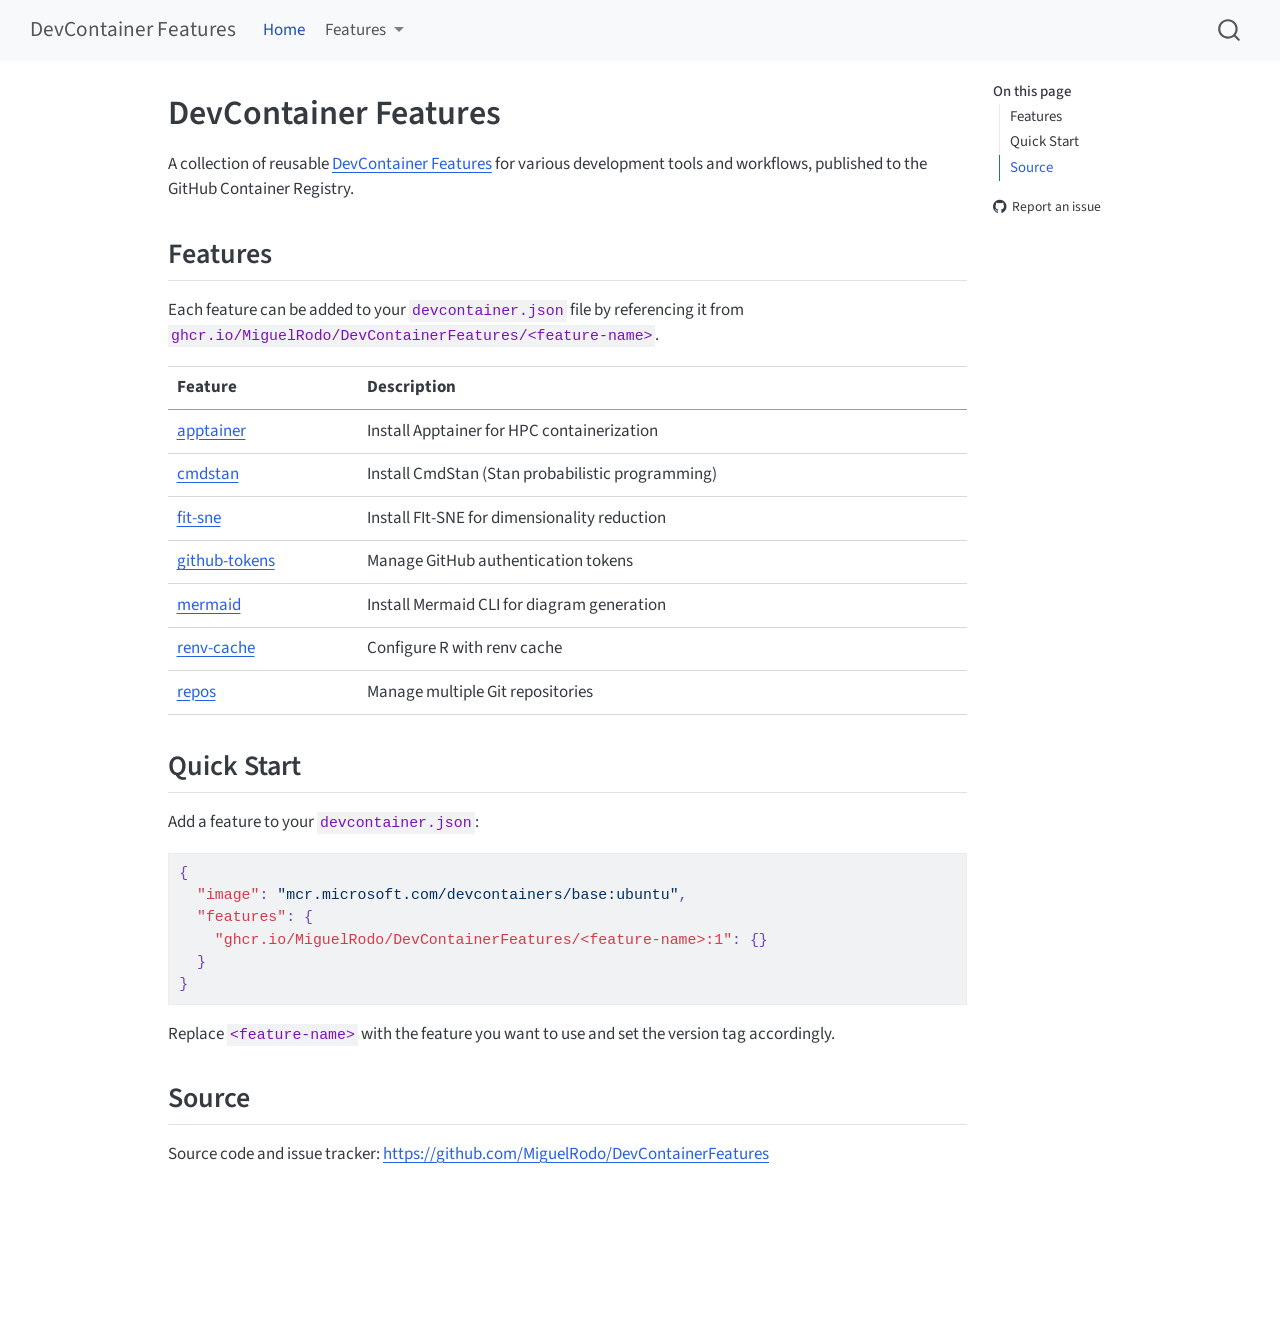
==== index.html @ beb5431f "Built site for gh-pages" ====
<!DOCTYPE html>
<html xmlns="http://www.w3.org/1999/xhtml" lang="en" xml:lang="en"><head>

<meta charset="utf-8">
<meta name="generator" content="quarto-1.9.37">

<meta name="viewport" content="width=device-width, initial-scale=1.0, user-scalable=yes">


<title>DevContainer Features</title>
<style>
/* Default styles provided by pandoc.
** See https://pandoc.org/MANUAL.html#variables-for-html for config info.
*/
code{white-space: pre-wrap;}
span.smallcaps{font-variant: small-caps;}
div.columns{display: flex; gap: min(4vw, 1.5em);}
div.column{flex: auto; overflow-x: auto;}
div.hanging-indent{margin-left: 1.5em; text-indent: -1.5em;}
ul.task-list{list-style: none;}
ul.task-list li input[type="checkbox"] {
  width: 0.8em;
  margin: 0 0.8em 0.2em -1em; /* quarto-specific, see https://github.com/quarto-dev/quarto-cli/issues/4556 */ 
  vertical-align: middle;
}
/* CSS for syntax highlighting */
html { -webkit-text-size-adjust: 100%; }
pre > code.sourceCode { white-space: pre; position: relative; }
pre > code.sourceCode > span { display: inline-block; line-height: 1.25; }
pre > code.sourceCode > span:empty { height: 1.2em; }
.sourceCode { overflow: visible; }
code.sourceCode > span { color: inherit; text-decoration: inherit; }
div.sourceCode { margin: 1em 0; }
pre.sourceCode { margin: 0; }
@media screen {
div.sourceCode { overflow: auto; }
}
@media print {
pre > code.sourceCode { white-space: pre-wrap; }
pre > code.sourceCode > span { text-indent: -5em; padding-left: 5em; }
}
pre.numberSource code
  { counter-reset: source-line 0; }
pre.numberSource code > span
  { position: relative; left: -4em; counter-increment: source-line; }
pre.numberSource code > span > a:first-child::before
  { content: counter(source-line);
    position: relative; left: -1em; text-align: right; vertical-align: baseline;
    border: none; display: inline-block;
    -webkit-touch-callout: none; -webkit-user-select: none;
    -khtml-user-select: none; -moz-user-select: none;
    -ms-user-select: none; user-select: none;
    padding: 0 4px; width: 4em;
  }
pre.numberSource { margin-left: 3em;  padding-left: 4px; }
div.sourceCode
  {   }
@media screen {
pre > code.sourceCode > span > a:first-child::before { text-decoration: underline; }
}
</style>


<script src="site_libs/quarto-nav/quarto-nav.js"></script>
<script src="site_libs/quarto-nav/headroom.min.js"></script>
<script src="site_libs/clipboard/clipboard.min.js"></script>
<script src="site_libs/quarto-search/autocomplete.umd.js"></script>
<script src="site_libs/quarto-search/fuse.min.js"></script>
<script src="site_libs/quarto-search/quarto-search.js"></script>
<meta name="quarto:offset" content="./">
<script src="site_libs/quarto-html/quarto.js" type="module"></script>
<script src="site_libs/quarto-html/tabsets/tabsets.js" type="module"></script>
<script src="site_libs/quarto-html/popper.min.js"></script>
<script src="site_libs/quarto-html/tippy.umd.min.js"></script>
<script src="site_libs/quarto-html/anchor.min.js"></script>
<link href="site_libs/quarto-html/tippy.css" rel="stylesheet">
<link href="site_libs/quarto-html/quarto-syntax-highlighting-acf12a64177840b8d86f2d4f01b2e9fb.css" rel="stylesheet" id="quarto-text-highlighting-styles">
<script src="site_libs/bootstrap/bootstrap.min.js"></script>
<link href="site_libs/bootstrap/bootstrap-icons.css" rel="stylesheet">
<link href="site_libs/bootstrap/bootstrap-faddd3e26d9eeda0553b794fd8c35b5b.min.css" rel="stylesheet" append-hash="true" id="quarto-bootstrap" data-mode="light">
<script id="quarto-search-options" type="application/json">{
  "location": "navbar",
  "copy-button": false,
  "collapse-after": 3,
  "panel-placement": "end",
  "type": "overlay",
  "limit": 50,
  "keyboard-shortcut": [
    "f",
    "/",
    "s"
  ],
  "show-item-context": false,
  "language": {
    "search-no-results-text": "No results",
    "search-matching-documents-text": "matching documents",
    "search-copy-link-title": "Copy link to search",
    "search-hide-matches-text": "Hide additional matches",
    "search-more-match-text": "more match in this document",
    "search-more-matches-text": "more matches in this document",
    "search-clear-button-title": "Clear",
    "search-text-placeholder": "",
    "search-detached-cancel-button-title": "Cancel",
    "search-submit-button-title": "Submit",
    "search-label": "Search"
  }
}</script>


</head>

<body class="nav-fixed quarto-light">

<div id="quarto-search-results"></div>
  <header id="quarto-header" class="headroom fixed-top">
    <nav class="navbar navbar-expand-lg " data-bs-theme="dark">
      <div class="navbar-container container-fluid">
      <div class="navbar-brand-container mx-auto">
    <a class="navbar-brand" href="./index.html">
    <span class="navbar-title">DevContainer Features</span>
    </a>
  </div>
            <div id="quarto-search" class="" title="Search"></div>
          <button class="navbar-toggler" type="button" data-bs-toggle="collapse" data-bs-target="#navbarCollapse" aria-controls="navbarCollapse" role="menu" aria-expanded="false" aria-label="Toggle navigation" onclick="if (window.quartoToggleHeadroom) { window.quartoToggleHeadroom(); }">
  <span class="navbar-toggler-icon"></span>
</button>
          <div class="collapse navbar-collapse" id="navbarCollapse">
            <ul class="navbar-nav navbar-nav-scroll me-auto">
  <li class="nav-item">
    <a class="nav-link active" href="./index.html" aria-current="page"> 
<span class="menu-text">Home</span></a>
  </li>  
  <li class="nav-item dropdown ">
    <a class="nav-link dropdown-toggle" href="#" id="nav-menu-features" role="link" data-bs-toggle="dropdown" aria-expanded="false">
 <span class="menu-text">Features</span>
    </a>
    <ul class="dropdown-menu" aria-labelledby="nav-menu-features">    
        <li>
    <a class="dropdown-item" href="./features/apptainer.html">
 <span class="dropdown-text">apptainer</span></a>
  </li>  
        <li>
    <a class="dropdown-item" href="./features/cmdstan.html">
 <span class="dropdown-text">cmdstan</span></a>
  </li>  
        <li>
    <a class="dropdown-item" href="./features/fit-sne.html">
 <span class="dropdown-text">fit-sne</span></a>
  </li>  
        <li>
    <a class="dropdown-item" href="./features/github-tokens.html">
 <span class="dropdown-text">github-tokens</span></a>
  </li>  
        <li>
    <a class="dropdown-item" href="./features/mermaid.html">
 <span class="dropdown-text">mermaid</span></a>
  </li>  
        <li>
    <a class="dropdown-item" href="./features/renv-cache.html">
 <span class="dropdown-text">renv-cache</span></a>
  </li>  
        <li>
    <a class="dropdown-item" href="./features/repos.html">
 <span class="dropdown-text">repos</span></a>
  </li>  
    </ul>
  </li>
</ul>
          </div> <!-- /navcollapse -->
            <div class="quarto-navbar-tools">
</div>
      </div> <!-- /container-fluid -->
    </nav>
</header>
<!-- content -->
<div id="quarto-content" class="quarto-container page-columns page-rows-contents page-layout-article page-navbar">
<!-- sidebar -->
<!-- margin-sidebar -->
    <div id="quarto-margin-sidebar" class="sidebar margin-sidebar">
        <nav id="TOC" role="doc-toc" class="toc-active">
    <h2 id="toc-title">On this page</h2>
   
  <ul class="collapse">
  <li><a href="#features" id="toc-features" class="nav-link active" data-scroll-target="#features">Features</a></li>
  <li><a href="#quick-start" id="toc-quick-start" class="nav-link" data-scroll-target="#quick-start">Quick Start</a></li>
  <li><a href="#source" id="toc-source" class="nav-link" data-scroll-target="#source">Source</a></li>
  </ul>
<div class="toc-actions"><ul class="collapse"><li><a href="https://github.com/MiguelRodo/DevContainerFeatures/issues/new" class="toc-action"><i class="bi bi-github"></i>Report an issue</a></li></ul></div></nav>
    </div>
<!-- main -->
<main class="content" id="quarto-document-content">

<header id="title-block-header" class="quarto-title-block default">
<div class="quarto-title">
<h1 class="title">DevContainer Features</h1>
</div>



<div class="quarto-title-meta">

    
  
    
  </div>
  


</header>


<p>A collection of reusable <a href="https://containers.dev/implementors/features/">DevContainer Features</a> for various development tools and workflows, published to the GitHub Container Registry.</p>
<section id="features" class="level2">
<h2 class="anchored" data-anchor-id="features">Features</h2>
<p>Each feature can be added to your <code>devcontainer.json</code> file by referencing it from <code>ghcr.io/MiguelRodo/DevContainerFeatures/&lt;feature-name&gt;</code>.</p>
<table class="caption-top table">
<thead>
<tr class="header">
<th>Feature</th>
<th>Description</th>
</tr>
</thead>
<tbody>
<tr class="odd">
<td><a href="./features/apptainer.html">apptainer</a></td>
<td>Install Apptainer for HPC containerization</td>
</tr>
<tr class="even">
<td><a href="./features/cmdstan.html">cmdstan</a></td>
<td>Install CmdStan (Stan probabilistic programming)</td>
</tr>
<tr class="odd">
<td><a href="./features/fit-sne.html">fit-sne</a></td>
<td>Install FIt-SNE for dimensionality reduction</td>
</tr>
<tr class="even">
<td><a href="./features/github-tokens.html">github-tokens</a></td>
<td>Manage GitHub authentication tokens</td>
</tr>
<tr class="odd">
<td><a href="./features/mermaid.html">mermaid</a></td>
<td>Install Mermaid CLI for diagram generation</td>
</tr>
<tr class="even">
<td><a href="./features/renv-cache.html">renv-cache</a></td>
<td>Configure R with renv cache</td>
</tr>
<tr class="odd">
<td><a href="./features/repos.html">repos</a></td>
<td>Manage multiple Git repositories</td>
</tr>
</tbody>
</table>
</section>
<section id="quick-start" class="level2">
<h2 class="anchored" data-anchor-id="quick-start">Quick Start</h2>
<p>Add a feature to your <code>devcontainer.json</code>:</p>
<div class="code-copy-outer-scaffold"><div class="sourceCode" id="cb1"><pre class="sourceCode json code-with-copy"><code class="sourceCode json"><span id="cb1-1"><a href="#cb1-1" aria-hidden="true" tabindex="-1"></a><span class="fu">{</span></span>
<span id="cb1-2"><a href="#cb1-2" aria-hidden="true" tabindex="-1"></a>  <span class="dt">"image"</span><span class="fu">:</span> <span class="st">"mcr.microsoft.com/devcontainers/base:ubuntu"</span><span class="fu">,</span></span>
<span id="cb1-3"><a href="#cb1-3" aria-hidden="true" tabindex="-1"></a>  <span class="dt">"features"</span><span class="fu">:</span> <span class="fu">{</span></span>
<span id="cb1-4"><a href="#cb1-4" aria-hidden="true" tabindex="-1"></a>    <span class="dt">"ghcr.io/MiguelRodo/DevContainerFeatures/&lt;feature-name&gt;:1"</span><span class="fu">:</span> <span class="fu">{}</span></span>
<span id="cb1-5"><a href="#cb1-5" aria-hidden="true" tabindex="-1"></a>  <span class="fu">}</span></span>
<span id="cb1-6"><a href="#cb1-6" aria-hidden="true" tabindex="-1"></a><span class="fu">}</span></span></code></pre></div><button title="Copy to Clipboard" class="code-copy-button"><i class="bi"></i></button></div>
<p>Replace <code>&lt;feature-name&gt;</code> with the feature you want to use and set the version tag accordingly.</p>
</section>
<section id="source" class="level2">
<h2 class="anchored" data-anchor-id="source">Source</h2>
<p>Source code and issue tracker: <a href="https://github.com/MiguelRodo/DevContainerFeatures" class="uri">https://github.com/MiguelRodo/DevContainerFeatures</a></p>


</section>

</main> <!-- /main -->
<script id="quarto-html-after-body" type="application/javascript">
  window.document.addEventListener("DOMContentLoaded", function (event) {
    const icon = "";
    const anchorJS = new window.AnchorJS();
    anchorJS.options = {
      placement: 'right',
      icon: icon
    };
    anchorJS.add('.anchored');
    const isCodeAnnotation = (el) => {
      for (const clz of el.classList) {
        if (clz.startsWith('code-annotation-')) {                     
          return true;
        }
      }
      return false;
    }
    const onCopySuccess = function(e) {
      // button target
      const button = e.trigger;
      // don't keep focus
      button.blur();
      // flash "checked"
      button.classList.add('code-copy-button-checked');
      var currentTitle = button.getAttribute("title");
      button.setAttribute("title", "Copied!");
      let tooltip;
      if (window.bootstrap) {
        button.setAttribute("data-bs-toggle", "tooltip");
        button.setAttribute("data-bs-placement", "left");
        button.setAttribute("data-bs-title", "Copied!");
        tooltip = new bootstrap.Tooltip(button, 
          { trigger: "manual", 
            customClass: "code-copy-button-tooltip",
            offset: [0, -8]});
        tooltip.show();    
      }
      setTimeout(function() {
        if (tooltip) {
          tooltip.hide();
          button.removeAttribute("data-bs-title");
          button.removeAttribute("data-bs-toggle");
          button.removeAttribute("data-bs-placement");
        }
        button.setAttribute("title", currentTitle);
        button.classList.remove('code-copy-button-checked');
      }, 1000);
      // clear code selection
      e.clearSelection();
    }
    const getTextToCopy = function(trigger) {
      const outerScaffold = trigger.parentElement.cloneNode(true);
      const codeEl = outerScaffold.querySelector('code');
      for (const childEl of codeEl.children) {
        if (isCodeAnnotation(childEl)) {
          childEl.remove();
        }
      }
      return codeEl.innerText;
    }
    const clipboard = new window.ClipboardJS('.code-copy-button:not([data-in-quarto-modal])', {
      text: getTextToCopy
    });
    clipboard.on('success', onCopySuccess);
    if (window.document.getElementById('quarto-embedded-source-code-modal')) {
      const clipboardModal = new window.ClipboardJS('.code-copy-button[data-in-quarto-modal]', {
        text: getTextToCopy,
        container: window.document.getElementById('quarto-embedded-source-code-modal')
      });
      clipboardModal.on('success', onCopySuccess);
    }
      var localhostRegex = new RegExp(/^(?:http|https):\/\/localhost\:?[0-9]*\//);
      var mailtoRegex = new RegExp(/^mailto:/);
        var filterRegex = new RegExp("https:\/\/MiguelRodo\.github\.io\/DevContainerFeatures\/");
      var isInternal = (href) => {
          return filterRegex.test(href) || localhostRegex.test(href) || mailtoRegex.test(href);
      }
      // Inspect non-navigation links and adorn them if external
     var links = window.document.querySelectorAll('a[href]:not(.nav-link):not(.navbar-brand):not(.toc-action):not(.sidebar-link):not(.sidebar-item-toggle):not(.pagination-link):not(.no-external):not([aria-hidden]):not(.dropdown-item):not(.quarto-navigation-tool):not(.about-link)');
      for (var i=0; i<links.length; i++) {
        const link = links[i];
        if (!isInternal(link.href)) {
          // undo the damage that might have been done by quarto-nav.js in the case of
          // links that we want to consider external
          if (link.dataset.originalHref !== undefined) {
            link.href = link.dataset.originalHref;
          }
        }
      }
    function tippyHover(el, contentFn, onTriggerFn, onUntriggerFn) {
      const config = {
        allowHTML: true,
        maxWidth: 500,
        delay: 100,
        arrow: false,
        appendTo: function(el) {
            return el.parentElement;
        },
        interactive: true,
        interactiveBorder: 10,
        theme: 'quarto',
        placement: 'bottom-start',
      };
      if (contentFn) {
        config.content = contentFn;
      }
      if (onTriggerFn) {
        config.onTrigger = onTriggerFn;
      }
      if (onUntriggerFn) {
        config.onUntrigger = onUntriggerFn;
      }
      window.tippy(el, config); 
    }
    const noterefs = window.document.querySelectorAll('a[role="doc-noteref"]');
    for (var i=0; i<noterefs.length; i++) {
      const ref = noterefs[i];
      tippyHover(ref, function() {
        // use id or data attribute instead here
        let href = ref.getAttribute('data-footnote-href') || ref.getAttribute('href');
        try { href = new URL(href).hash; } catch {}
        const id = href.replace(/^#\/?/, "");
        const note = window.document.getElementById(id);
        if (note) {
          return note.innerHTML;
        } else {
          return "";
        }
      });
    }
    const xrefs = window.document.querySelectorAll('a.quarto-xref');
    const processXRef = (id, note) => {
      // Strip column container classes
      const stripColumnClz = (el) => {
        el.classList.remove("page-full", "page-columns");
        if (el.children) {
          for (const child of el.children) {
            stripColumnClz(child);
          }
        }
      }
      stripColumnClz(note)
      if (id === null || id.startsWith('sec-')) {
        // Special case sections, only their first couple elements
        const container = document.createElement("div");
        if (note.children && note.children.length > 2) {
          container.appendChild(note.children[0].cloneNode(true));
          for (let i = 1; i < note.children.length; i++) {
            const child = note.children[i];
            if (child.tagName === "P" && child.innerText === "") {
              continue;
            } else {
              container.appendChild(child.cloneNode(true));
              break;
            }
          }
          if (window.Quarto?.typesetMath) {
            window.Quarto.typesetMath(container);
          }
          return container.innerHTML
        } else {
          if (window.Quarto?.typesetMath) {
            window.Quarto.typesetMath(note);
          }
          return note.innerHTML;
        }
      } else {
        // Remove any anchor links if they are present
        const anchorLink = note.querySelector('a.anchorjs-link');
        if (anchorLink) {
          anchorLink.remove();
        }
        if (window.Quarto?.typesetMath) {
          window.Quarto.typesetMath(note);
        }
        if (note.classList.contains("callout")) {
          return note.outerHTML;
        } else {
          return note.innerHTML;
        }
      }
    }
    for (var i=0; i<xrefs.length; i++) {
      const xref = xrefs[i];
      tippyHover(xref, undefined, function(instance) {
        instance.disable();
        let url = xref.getAttribute('href');
        let hash = undefined; 
        if (url.startsWith('#')) {
          hash = url;
        } else {
          try { hash = new URL(url).hash; } catch {}
        }
        if (hash) {
          const id = hash.replace(/^#\/?/, "");
          const note = window.document.getElementById(id);
          if (note !== null) {
            try {
              const html = processXRef(id, note.cloneNode(true));
              instance.setContent(html);
            } finally {
              instance.enable();
              instance.show();
            }
          } else {
            // See if we can fetch this
            fetch(url.split('#')[0])
            .then(res => res.text())
            .then(html => {
              const parser = new DOMParser();
              const htmlDoc = parser.parseFromString(html, "text/html");
              const note = htmlDoc.getElementById(id);
              if (note !== null) {
                const html = processXRef(id, note);
                instance.setContent(html);
              } 
            }).finally(() => {
              instance.enable();
              instance.show();
            });
          }
        } else {
          // See if we can fetch a full url (with no hash to target)
          // This is a special case and we should probably do some content thinning / targeting
          fetch(url)
          .then(res => res.text())
          .then(html => {
            const parser = new DOMParser();
            const htmlDoc = parser.parseFromString(html, "text/html");
            const note = htmlDoc.querySelector('main.content');
            if (note !== null) {
              // This should only happen for chapter cross references
              // (since there is no id in the URL)
              // remove the first header
              if (note.children.length > 0 && note.children[0].tagName === "HEADER") {
                note.children[0].remove();
              }
              const html = processXRef(null, note);
              instance.setContent(html);
            } 
          }).finally(() => {
            instance.enable();
            instance.show();
          });
        }
      }, function(instance) {
      });
    }
        let selectedAnnoteEl;
        const selectorForAnnotation = ( cell, annotation) => {
          let cellAttr = 'data-code-cell="' + cell + '"';
          let lineAttr = 'data-code-annotation="' +  annotation + '"';
          const selector = 'span[' + cellAttr + '][' + lineAttr + ']';
          return selector;
        }
        const selectCodeLines = (annoteEl) => {
          const doc = window.document;
          const targetCell = annoteEl.getAttribute("data-target-cell");
          const targetAnnotation = annoteEl.getAttribute("data-target-annotation");
          const annoteSpan = window.document.querySelector(selectorForAnnotation(targetCell, targetAnnotation));
          const lines = annoteSpan.getAttribute("data-code-lines").split(",");
          const lineIds = lines.map((line) => {
            return targetCell + "-" + line;
          })
          let top = null;
          let height = null;
          let parent = null;
          if (lineIds.length > 0) {
              //compute the position of the single el (top and bottom and make a div)
              const el = window.document.getElementById(lineIds[0]);
              top = el.offsetTop;
              height = el.offsetHeight;
              parent = el.parentElement.parentElement;
            if (lineIds.length > 1) {
              const lastEl = window.document.getElementById(lineIds[lineIds.length - 1]);
              const bottom = lastEl.offsetTop + lastEl.offsetHeight;
              height = bottom - top;
            }
            if (top !== null && height !== null && parent !== null) {
              // cook up a div (if necessary) and position it 
              let div = window.document.getElementById("code-annotation-line-highlight");
              if (div === null) {
                div = window.document.createElement("div");
                div.setAttribute("id", "code-annotation-line-highlight");
                div.style.position = 'absolute';
                parent.appendChild(div);
              }
              div.style.top = top - 2 + "px";
              div.style.height = height + 4 + "px";
              div.style.left = 0;
              let gutterDiv = window.document.getElementById("code-annotation-line-highlight-gutter");
              if (gutterDiv === null) {
                gutterDiv = window.document.createElement("div");
                gutterDiv.setAttribute("id", "code-annotation-line-highlight-gutter");
                gutterDiv.style.position = 'absolute';
                const codeCell = window.document.getElementById(targetCell);
                const gutter = codeCell.querySelector('.code-annotation-gutter');
                gutter.appendChild(gutterDiv);
              }
              gutterDiv.style.top = top - 2 + "px";
              gutterDiv.style.height = height + 4 + "px";
            }
            selectedAnnoteEl = annoteEl;
          }
        };
        const unselectCodeLines = () => {
          const elementsIds = ["code-annotation-line-highlight", "code-annotation-line-highlight-gutter"];
          elementsIds.forEach((elId) => {
            const div = window.document.getElementById(elId);
            if (div) {
              div.remove();
            }
          });
          selectedAnnoteEl = undefined;
        };
          // Handle positioning of the toggle
      window.addEventListener(
        "resize",
        throttle(() => {
          elRect = undefined;
          if (selectedAnnoteEl) {
            selectCodeLines(selectedAnnoteEl);
          }
        }, 10)
      );
      function throttle(fn, ms) {
      let throttle = false;
      let timer;
        return (...args) => {
          if(!throttle) { // first call gets through
              fn.apply(this, args);
              throttle = true;
          } else { // all the others get throttled
              if(timer) clearTimeout(timer); // cancel #2
              timer = setTimeout(() => {
                fn.apply(this, args);
                timer = throttle = false;
              }, ms);
          }
        };
      }
        // Attach click handler to the DT
        const annoteDls = window.document.querySelectorAll('dt[data-target-cell]');
        for (const annoteDlNode of annoteDls) {
          annoteDlNode.addEventListener('click', (event) => {
            const clickedEl = event.target;
            if (clickedEl !== selectedAnnoteEl) {
              unselectCodeLines();
              const activeEl = window.document.querySelector('dt[data-target-cell].code-annotation-active');
              if (activeEl) {
                activeEl.classList.remove('code-annotation-active');
              }
              selectCodeLines(clickedEl);
              clickedEl.classList.add('code-annotation-active');
            } else {
              // Unselect the line
              unselectCodeLines();
              clickedEl.classList.remove('code-annotation-active');
            }
          });
        }
    const findCites = (el) => {
      const parentEl = el.parentElement;
      if (parentEl) {
        const cites = parentEl.dataset.cites;
        if (cites) {
          return {
            el,
            cites: cites.split(' ')
          };
        } else {
          return findCites(el.parentElement)
        }
      } else {
        return undefined;
      }
    };
    var bibliorefs = window.document.querySelectorAll('a[role="doc-biblioref"]');
    for (var i=0; i<bibliorefs.length; i++) {
      const ref = bibliorefs[i];
      const citeInfo = findCites(ref);
      if (citeInfo) {
        tippyHover(citeInfo.el, function() {
          var popup = window.document.createElement('div');
          citeInfo.cites.forEach(function(cite) {
            var citeDiv = window.document.createElement('div');
            citeDiv.classList.add('hanging-indent');
            citeDiv.classList.add('csl-entry');
            var biblioDiv = window.document.getElementById('ref-' + cite);
            if (biblioDiv) {
              citeDiv.innerHTML = biblioDiv.innerHTML;
            }
            popup.appendChild(citeDiv);
          });
          return popup.innerHTML;
        });
      }
    }
  });
  </script>
</div> <!-- /content -->




<footer class="footer"><div class="nav-footer"><div class="nav-footer-center"><div class="toc-actions d-sm-block d-md-none"><ul><li><a href="https://github.com/MiguelRodo/DevContainerFeatures/issues/new" class="toc-action"><i class="bi bi-github"></i>Report an issue</a></li></ul></div></div></div></footer></body></html>
---- site_libs/quarto-html/tippy.css ----
.tippy-box[data-animation=fade][data-state=hidden]{opacity:0}[data-tippy-root]{max-width:calc(100vw - 10px)}.tippy-box{position:relative;background-color:#333;color:#fff;border-radius:4px;font-size:14px;line-height:1.4;white-space:normal;outline:0;transition-property:transform,visibility,opacity}.tippy-box[data-placement^=top]>.tippy-arrow{bottom:0}.tippy-box[data-placement^=top]>.tippy-arrow:before{bottom:-7px;left:0;border-width:8px 8px 0;border-top-color:initial;transform-origin:center top}.tippy-box[data-placement^=bottom]>.tippy-arrow{top:0}.tippy-box[data-placement^=bottom]>.tippy-arrow:before{top:-7px;left:0;border-width:0 8px 8px;border-bottom-color:initial;transform-origin:center bottom}.tippy-box[data-placement^=left]>.tippy-arrow{right:0}.tippy-box[data-placement^=left]>.tippy-arrow:before{border-width:8px 0 8px 8px;border-left-color:initial;right:-7px;transform-origin:center left}.tippy-box[data-placement^=right]>.tippy-arrow{left:0}.tippy-box[data-placement^=right]>.tippy-arrow:before{left:-7px;border-width:8px 8px 8px 0;border-right-color:initial;transform-origin:center right}.tippy-box[data-inertia][data-state=visible]{transition-timing-function:cubic-bezier(.54,1.5,.38,1.11)}.tippy-arrow{width:16px;height:16px;color:#333}.tippy-arrow:before{content:"";position:absolute;border-color:transparent;border-style:solid}.tippy-content{position:relative;padding:5px 9px;z-index:1}
---- site_libs/quarto-html/quarto-syntax-highlighting-acf12a64177840b8d86f2d4f01b2e9fb.css ----
/* quarto syntax highlight colors */
:root {
  --quarto-hl-al-color: #ff5555;
  --quarto-hl-an-color: #6a737d;
  --quarto-hl-at-color: #d73a49;
  --quarto-hl-bn-color: #005cc5;
  --quarto-hl-bu-color: #d73a49;
  --quarto-hl-ch-color: #032f62;
  --quarto-hl-co-color: #6a737d;
  --quarto-hl-cv-color: #6a737d;
  --quarto-hl-cn-color: #005cc5;
  --quarto-hl-cf-color: #d73a49;
  --quarto-hl-dt-color: #d73a49;
  --quarto-hl-dv-color: #005cc5;
  --quarto-hl-do-color: #6a737d;
  --quarto-hl-er-color: #ff5555;
  --quarto-hl-ex-color: #d73a49;
  --quarto-hl-fl-color: #005cc5;
  --quarto-hl-fu-color: #6f42c1;
  --quarto-hl-im-color: #032f62;
  --quarto-hl-in-color: #6a737d;
  --quarto-hl-kw-color: #d73a49;
  --quarto-hl-op-color: #24292e;
  --quarto-hl-pp-color: #d73a49;
  --quarto-hl-re-color: #6a737d;
  --quarto-hl-sc-color: #005cc5;
  --quarto-hl-ss-color: #032f62;
  --quarto-hl-st-color: #032f62;
  --quarto-hl-va-color: #e36209;
  --quarto-hl-vs-color: #032f62;
  --quarto-hl-wa-color: #ff5555;
}

/* other quarto variables */
:root {
  --quarto-font-monospace: SFMono-Regular, Menlo, Monaco, Consolas, "Liberation Mono", "Courier New", monospace;
}

/* syntax highlight based on Pandoc's rules */
pre > code.sourceCode > span {
  color: #24292e;
}

code.sourceCode > span {
  color: #24292e;
}

div.sourceCode,
div.sourceCode pre.sourceCode {
  color: #24292e;
}

/* Normal */
code span {
  color: #24292e;
}

/* Alert */
code span.al {
  font-weight: bold;
  color: #ff5555;
}

/* Annotation */
code span.an {
  color: #6a737d;
}

/* Attribute */
code span.at {
  color: #d73a49;
}

/* BaseN */
code span.bn {
  color: #005cc5;
}

/* BuiltIn */
code span.bu {
  color: #d73a49;
}

/* ControlFlow */
code span.cf {
  color: #d73a49;
}

/* Char */
code span.ch {
  color: #032f62;
}

/* Constant */
code span.cn {
  color: #005cc5;
}

/* Comment */
code span.co {
  color: #6a737d;
}

/* CommentVar */
code span.cv {
  color: #6a737d;
}

/* Documentation */
code span.do {
  color: #6a737d;
}

/* DataType */
code span.dt {
  color: #d73a49;
}

/* DecVal */
code span.dv {
  color: #005cc5;
}

/* Error */
code span.er {
  color: #ff5555;
  text-decoration: underline;
}

/* Extension */
code span.ex {
  font-weight: bold;
  color: #d73a49;
}

/* Float */
code span.fl {
  color: #005cc5;
}

/* Function */
code span.fu {
  color: #6f42c1;
}

/* Import */
code span.im {
  color: #032f62;
}

/* Information */
code span.in {
  color: #6a737d;
}

/* Keyword */
code span.kw {
  color: #d73a49;
}

/* Operator */
code span.op {
  color: #24292e;
}

/* Preprocessor */
code span.pp {
  color: #d73a49;
}

/* RegionMarker */
code span.re {
  color: #6a737d;
}

/* SpecialChar */
code span.sc {
  color: #005cc5;
}

/* SpecialString */
code span.ss {
  color: #032f62;
}

/* String */
code span.st {
  color: #032f62;
}

/* Variable */
code span.va {
  color: #e36209;
}

/* VerbatimString */
code span.vs {
  color: #032f62;
}

/* Warning */
code span.wa {
  color: #ff5555;
}

.prevent-inlining {
  content: "</";
}

/*# sourceMappingURL=e41d78b1f7017e44483b7fefd7a010af.css.map */
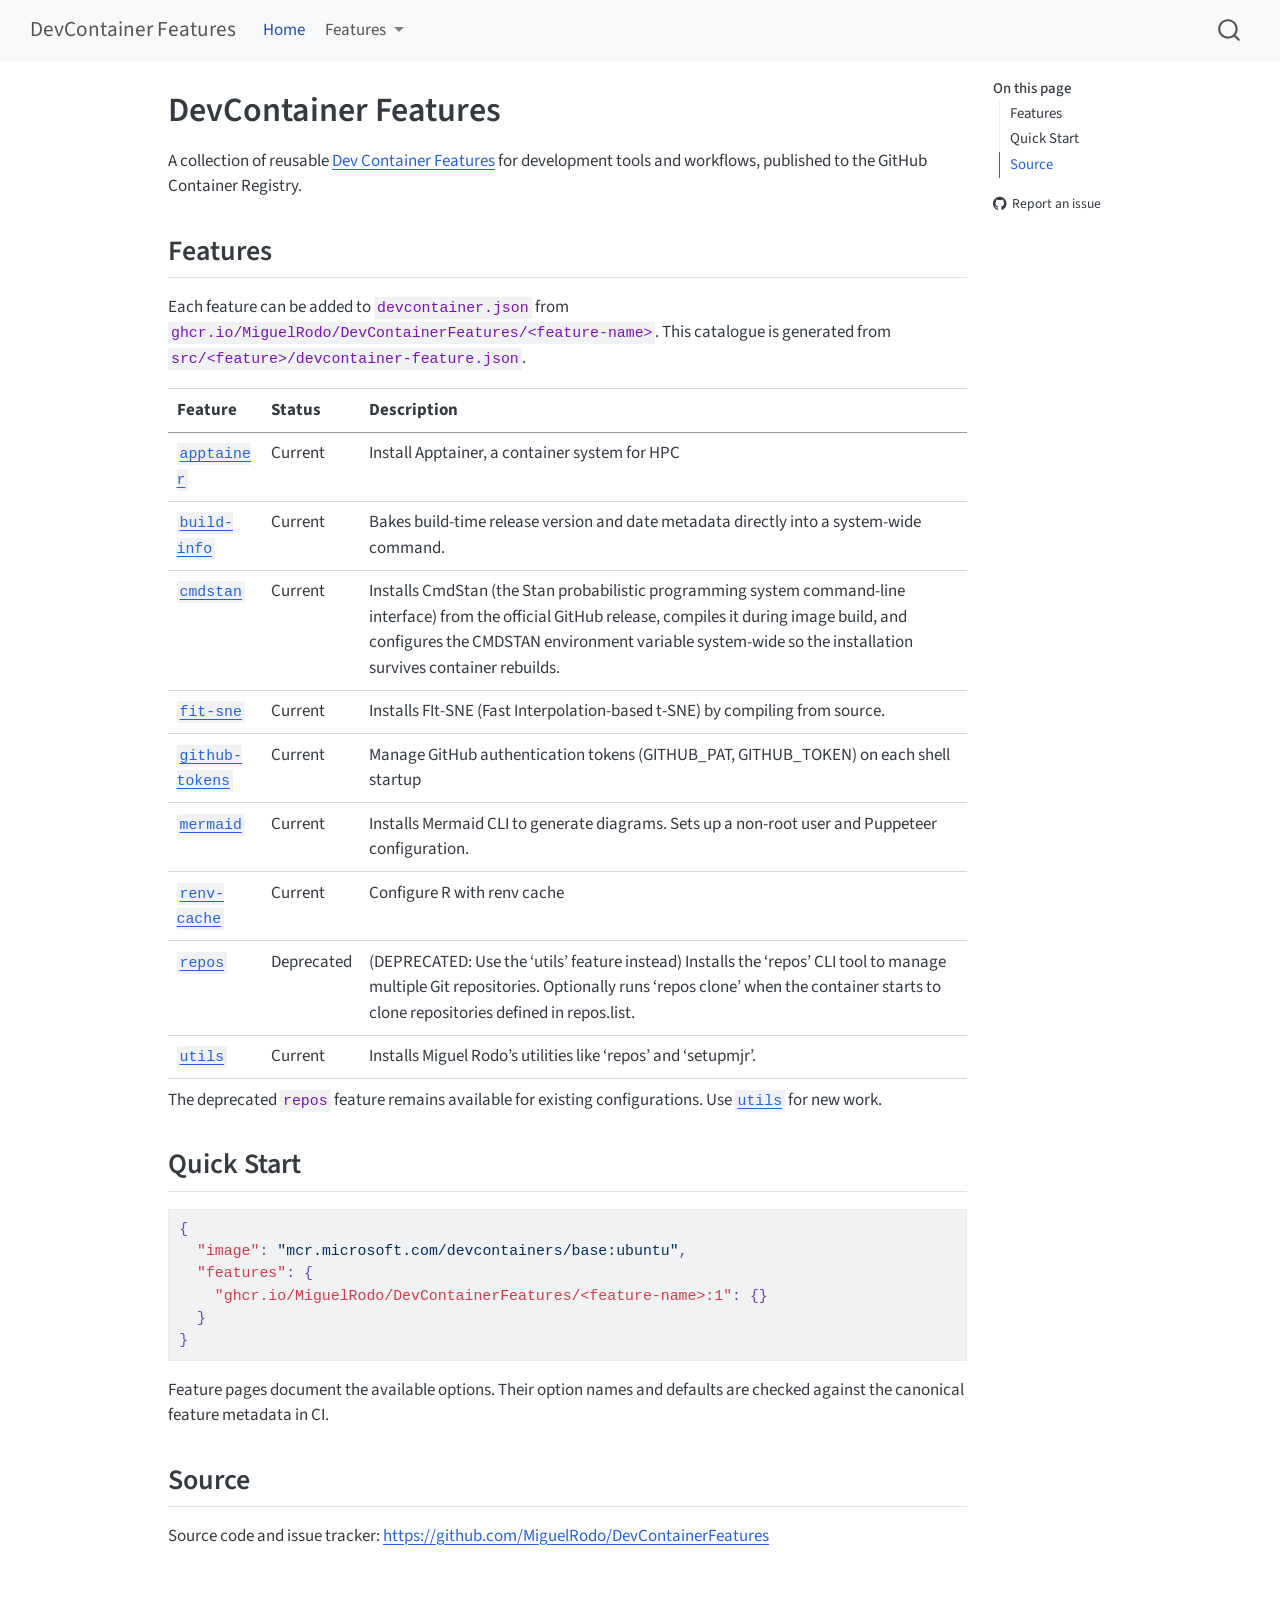
==== commit 30057502: "Built site for gh-pages" ====
--- a/index.html
+++ b/index.html
@@ -2,7 +2,7 @@
 <html xmlns="http://www.w3.org/1999/xhtml" lang="en" xml:lang="en"><head>
 
 <meta charset="utf-8">
-<meta name="generator" content="quarto-1.9.37">
+<meta name="generator" content="quarto-1.10.18">
 
 <meta name="viewport" content="width=device-width, initial-scale=1.0, user-scalable=yes">
 
@@ -12,10 +12,13 @@
 /* Default styles provided by pandoc.
 ** See https://pandoc.org/MANUAL.html#variables-for-html for config info.
 */
-code{white-space: pre-wrap;}
 span.smallcaps{font-variant: small-caps;}
-div.columns{display: flex; gap: min(4vw, 1.5em);}
-div.column{flex: auto; overflow-x: auto;}
+div.columns{display: flex; gap: 1.5em;}
+div.column{flex: auto;}
+@media screen {
+div.columns{gap: min(4vw, 1.5em);}
+div.column{overflow-x: auto;}
+}
 div.hanging-indent{margin-left: 1.5em; text-indent: -1.5em;}
 ul.task-list{list-style: none;}
 ul.task-list li input[type="checkbox"] {
@@ -74,10 +77,10 @@
 <script src="site_libs/quarto-html/tippy.umd.min.js"></script>
 <script src="site_libs/quarto-html/anchor.min.js"></script>
 <link href="site_libs/quarto-html/tippy.css" rel="stylesheet">
-<link href="site_libs/quarto-html/quarto-syntax-highlighting-acf12a64177840b8d86f2d4f01b2e9fb.css" rel="stylesheet" id="quarto-text-highlighting-styles">
+<link href="site_libs/quarto-html/quarto-syntax-highlighting-bb62276ab45c84d9efd712f51ff97b5a.css" rel="stylesheet" id="quarto-text-highlighting-styles">
 <script src="site_libs/bootstrap/bootstrap.min.js"></script>
 <link href="site_libs/bootstrap/bootstrap-icons.css" rel="stylesheet">
-<link href="site_libs/bootstrap/bootstrap-faddd3e26d9eeda0553b794fd8c35b5b.min.css" rel="stylesheet" append-hash="true" id="quarto-bootstrap" data-mode="light">
+<link href="site_libs/bootstrap/bootstrap-3513e0d32eee5036900be535322458ec.min.css" rel="stylesheet" append-hash="true" id="quarto-bootstrap" data-mode="light">
 <script id="quarto-search-options" type="application/json">{
   "location": "navbar",
   "copy-button": false,
@@ -140,6 +143,10 @@
  <span class="dropdown-text">apptainer</span></a>
   </li>  
         <li>
+    <a class="dropdown-item" href="./features/build-info.html">
+ <span class="dropdown-text">build-info</span></a>
+  </li>  
+        <li>
     <a class="dropdown-item" href="./features/cmdstan.html">
  <span class="dropdown-text">cmdstan</span></a>
   </li>  
@@ -161,7 +168,11 @@
   </li>  
         <li>
     <a class="dropdown-item" href="./features/repos.html">
- <span class="dropdown-text">repos</span></a>
+ <span class="dropdown-text">repos (deprecated)</span></a>
+  </li>  
+        <li>
+    <a class="dropdown-item" href="./features/utils.html">
+ <span class="dropdown-text">utils</span></a>
   </li>  
     </ul>
   </li>
@@ -209,59 +220,79 @@
 </header>
 
 
-<p>A collection of reusable <a href="https://containers.dev/implementors/features/">DevContainer Features</a> for various development tools and workflows, published to the GitHub Container Registry.</p>
+<p>A collection of reusable <a href="https://containers.dev/implementors/features/">Dev Container Features</a> for development tools and workflows, published to the GitHub Container Registry.</p>
 <section id="features" class="level2">
 <h2 class="anchored" data-anchor-id="features">Features</h2>
-<p>Each feature can be added to your <code>devcontainer.json</code> file by referencing it from <code>ghcr.io/MiguelRodo/DevContainerFeatures/&lt;feature-name&gt;</code>.</p>
+<p>Each feature can be added to <code>devcontainer.json</code> from <code>ghcr.io/MiguelRodo/DevContainerFeatures/&lt;feature-name&gt;</code>. This catalogue is generated from <code>src/&lt;feature&gt;/devcontainer-feature.json</code>.</p>
+<!-- BEGIN GENERATED FEATURE CATALOGUE -->
 <table class="caption-top table">
 <thead>
 <tr class="header">
 <th>Feature</th>
+<th>Status</th>
 <th>Description</th>
 </tr>
 </thead>
 <tbody>
 <tr class="odd">
-<td><a href="./features/apptainer.html">apptainer</a></td>
-<td>Install Apptainer for HPC containerization</td>
+<td><a href="./features/apptainer.html"><code>apptainer</code></a></td>
+<td>Current</td>
+<td>Install Apptainer, a container system for HPC</td>
 </tr>
 <tr class="even">
-<td><a href="./features/cmdstan.html">cmdstan</a></td>
-<td>Install CmdStan (Stan probabilistic programming)</td>
+<td><a href="./features/build-info.html"><code>build-info</code></a></td>
+<td>Current</td>
+<td>Bakes build-time release version and date metadata directly into a system-wide command.</td>
 </tr>
 <tr class="odd">
-<td><a href="./features/fit-sne.html">fit-sne</a></td>
-<td>Install FIt-SNE for dimensionality reduction</td>
+<td><a href="./features/cmdstan.html"><code>cmdstan</code></a></td>
+<td>Current</td>
+<td>Installs CmdStan (the Stan probabilistic programming system command-line interface) from the official GitHub release, compiles it during image build, and configures the CMDSTAN environment variable system-wide so the installation survives container rebuilds.</td>
 </tr>
 <tr class="even">
-<td><a href="./features/github-tokens.html">github-tokens</a></td>
-<td>Manage GitHub authentication tokens</td>
+<td><a href="./features/fit-sne.html"><code>fit-sne</code></a></td>
+<td>Current</td>
+<td>Installs FIt-SNE (Fast Interpolation-based t-SNE) by compiling from source.</td>
 </tr>
 <tr class="odd">
-<td><a href="./features/mermaid.html">mermaid</a></td>
-<td>Install Mermaid CLI for diagram generation</td>
+<td><a href="./features/github-tokens.html"><code>github-tokens</code></a></td>
+<td>Current</td>
+<td>Manage GitHub authentication tokens (GITHUB_PAT, GITHUB_TOKEN) on each shell startup</td>
 </tr>
 <tr class="even">
-<td><a href="./features/renv-cache.html">renv-cache</a></td>
+<td><a href="./features/mermaid.html"><code>mermaid</code></a></td>
+<td>Current</td>
+<td>Installs Mermaid CLI to generate diagrams. Sets up a non-root user and Puppeteer configuration.</td>
+</tr>
+<tr class="odd">
+<td><a href="./features/renv-cache.html"><code>renv-cache</code></a></td>
+<td>Current</td>
 <td>Configure R with renv cache</td>
 </tr>
+<tr class="even">
+<td><a href="./features/repos.html"><code>repos</code></a></td>
+<td>Deprecated</td>
+<td>(DEPRECATED: Use the ‘utils’ feature instead) Installs the ‘repos’ CLI tool to manage multiple Git repositories. Optionally runs ‘repos clone’ when the container starts to clone repositories defined in repos.list.</td>
+</tr>
 <tr class="odd">
-<td><a href="./features/repos.html">repos</a></td>
-<td>Manage multiple Git repositories</td>
+<td><a href="./features/utils.html"><code>utils</code></a></td>
+<td>Current</td>
+<td>Installs Miguel Rodo’s utilities like ‘repos’ and ‘setupmjr’.</td>
 </tr>
 </tbody>
 </table>
+<!-- END GENERATED FEATURE CATALOGUE -->
+<p>The deprecated <code>repos</code> feature remains available for existing configurations. Use <a href="./features/utils.html"><code>utils</code></a> for new work.</p>
 </section>
 <section id="quick-start" class="level2">
 <h2 class="anchored" data-anchor-id="quick-start">Quick Start</h2>
-<p>Add a feature to your <code>devcontainer.json</code>:</p>
 <div class="code-copy-outer-scaffold"><div class="sourceCode" id="cb1"><pre class="sourceCode json code-with-copy"><code class="sourceCode json"><span id="cb1-1"><a href="#cb1-1" aria-hidden="true" tabindex="-1"></a><span class="fu">{</span></span>
 <span id="cb1-2"><a href="#cb1-2" aria-hidden="true" tabindex="-1"></a>  <span class="dt">"image"</span><span class="fu">:</span> <span class="st">"mcr.microsoft.com/devcontainers/base:ubuntu"</span><span class="fu">,</span></span>
 <span id="cb1-3"><a href="#cb1-3" aria-hidden="true" tabindex="-1"></a>  <span class="dt">"features"</span><span class="fu">:</span> <span class="fu">{</span></span>
 <span id="cb1-4"><a href="#cb1-4" aria-hidden="true" tabindex="-1"></a>    <span class="dt">"ghcr.io/MiguelRodo/DevContainerFeatures/&lt;feature-name&gt;:1"</span><span class="fu">:</span> <span class="fu">{}</span></span>
 <span id="cb1-5"><a href="#cb1-5" aria-hidden="true" tabindex="-1"></a>  <span class="fu">}</span></span>
 <span id="cb1-6"><a href="#cb1-6" aria-hidden="true" tabindex="-1"></a><span class="fu">}</span></span></code></pre></div><button title="Copy to Clipboard" class="code-copy-button"><i class="bi"></i></button></div>
-<p>Replace <code>&lt;feature-name&gt;</code> with the feature you want to use and set the version tag accordingly.</p>
+<p>Feature pages document the available options. Their option names and defaults are checked against the canonical feature metadata in CI.</p>
 </section>
 <section id="source" class="level2">
 <h2 class="anchored" data-anchor-id="source">Source</h2>
--- a/site_libs/quarto-html/quarto-syntax-highlighting-bb62276ab45c84d9efd712f51ff97b5a.css
+++ b/site_libs/quarto-html/quarto-syntax-highlighting-bb62276ab45c84d9efd712f51ff97b5a.css
@@ -0,0 +1,210 @@
+/* quarto syntax highlight colors */
+:root {
+  --quarto-hl-al-color: #ff5555;
+  --quarto-hl-an-color: #6a737d;
+  --quarto-hl-at-color: #d73a49;
+  --quarto-hl-bn-color: #005cc5;
+  --quarto-hl-bu-color: #d73a49;
+  --quarto-hl-ch-color: #032f62;
+  --quarto-hl-co-color: #6a737d;
+  --quarto-hl-cv-color: #6a737d;
+  --quarto-hl-cn-color: #005cc5;
+  --quarto-hl-cf-color: #d73a49;
+  --quarto-hl-dt-color: #d73a49;
+  --quarto-hl-dv-color: #005cc5;
+  --quarto-hl-do-color: #6a737d;
+  --quarto-hl-er-color: #ff5555;
+  --quarto-hl-ex-color: #d73a49;
+  --quarto-hl-fl-color: #005cc5;
+  --quarto-hl-fu-color: #6f42c1;
+  --quarto-hl-im-color: #032f62;
+  --quarto-hl-in-color: #6a737d;
+  --quarto-hl-kw-color: #d73a49;
+  --quarto-hl-op-color: #24292e;
+  --quarto-hl-pp-color: #d73a49;
+  --quarto-hl-re-color: #6a737d;
+  --quarto-hl-sc-color: #005cc5;
+  --quarto-hl-ss-color: #032f62;
+  --quarto-hl-st-color: #032f62;
+  --quarto-hl-va-color: #e36209;
+  --quarto-hl-vs-color: #032f62;
+  --quarto-hl-wa-color: #ff5555;
+}
+
+/* other quarto variables */
+:root {
+  --quarto-font-monospace: SFMono-Regular, Menlo, Monaco, Consolas, "Liberation Mono", "Courier New", monospace;
+}
+
+/* syntax highlight based on Pandoc's rules */
+pre > code.sourceCode > span {
+  color: #24292e;
+}
+
+code.sourceCode > span {
+  color: #24292e;
+}
+
+div.sourceCode,
+div.sourceCode pre.sourceCode {
+  color: #24292e;
+}
+
+/* Normal */
+code span {
+  color: #24292e;
+}
+
+/* Alert */
+code span.al {
+  font-weight: bold;
+  color: #ff5555;
+}
+
+/* Annotation */
+code span.an {
+  color: #6a737d;
+}
+
+/* Attribute */
+code span.at {
+  color: #d73a49;
+}
+
+/* BaseN */
+code span.bn {
+  color: #005cc5;
+}
+
+/* BuiltIn */
+code span.bu {
+  color: #d73a49;
+}
+
+/* ControlFlow */
+code span.cf {
+  color: #d73a49;
+}
+
+/* Char */
+code span.ch {
+  color: #032f62;
+}
+
+/* Constant */
+code span.cn {
+  color: #005cc5;
+}
+
+/* Comment */
+code span.co {
+  color: #6a737d;
+}
+
+/* CommentVar */
+code span.cv {
+  color: #6a737d;
+}
+
+/* Documentation */
+code span.do {
+  color: #6a737d;
+}
+
+/* DataType */
+code span.dt {
+  color: #d73a49;
+}
+
+/* DecVal */
+code span.dv {
+  color: #005cc5;
+}
+
+/* Error */
+code span.er {
+  color: #ff5555;
+  text-decoration: underline;
+}
+
+/* Extension */
+code span.ex {
+  font-weight: bold;
+  color: #d73a49;
+}
+
+/* Float */
+code span.fl {
+  color: #005cc5;
+}
+
+/* Function */
+code span.fu {
+  color: #6f42c1;
+}
+
+/* Import */
+code span.im {
+  color: #032f62;
+}
+
+/* Information */
+code span.in {
+  color: #6a737d;
+}
+
+/* Keyword */
+code span.kw {
+  color: #d73a49;
+}
+
+/* Operator */
+code span.op {
+  color: #24292e;
+}
+
+/* Preprocessor */
+code span.pp {
+  color: #d73a49;
+}
+
+/* RegionMarker */
+code span.re {
+  color: #6a737d;
+}
+
+/* SpecialChar */
+code span.sc {
+  color: #005cc5;
+}
+
+/* SpecialString */
+code span.ss {
+  color: #032f62;
+}
+
+/* String */
+code span.st {
+  color: #032f62;
+}
+
+/* Variable */
+code span.va {
+  color: #e36209;
+}
+
+/* VerbatimString */
+code span.vs {
+  color: #032f62;
+}
+
+/* Warning */
+code span.wa {
+  color: #ff5555;
+}
+
+.prevent-inlining {
+  content: "</";
+}
+
+/*# sourceMappingURL=9fff47f1860eaa1c7b80d8cbc12525ed.css.map */
